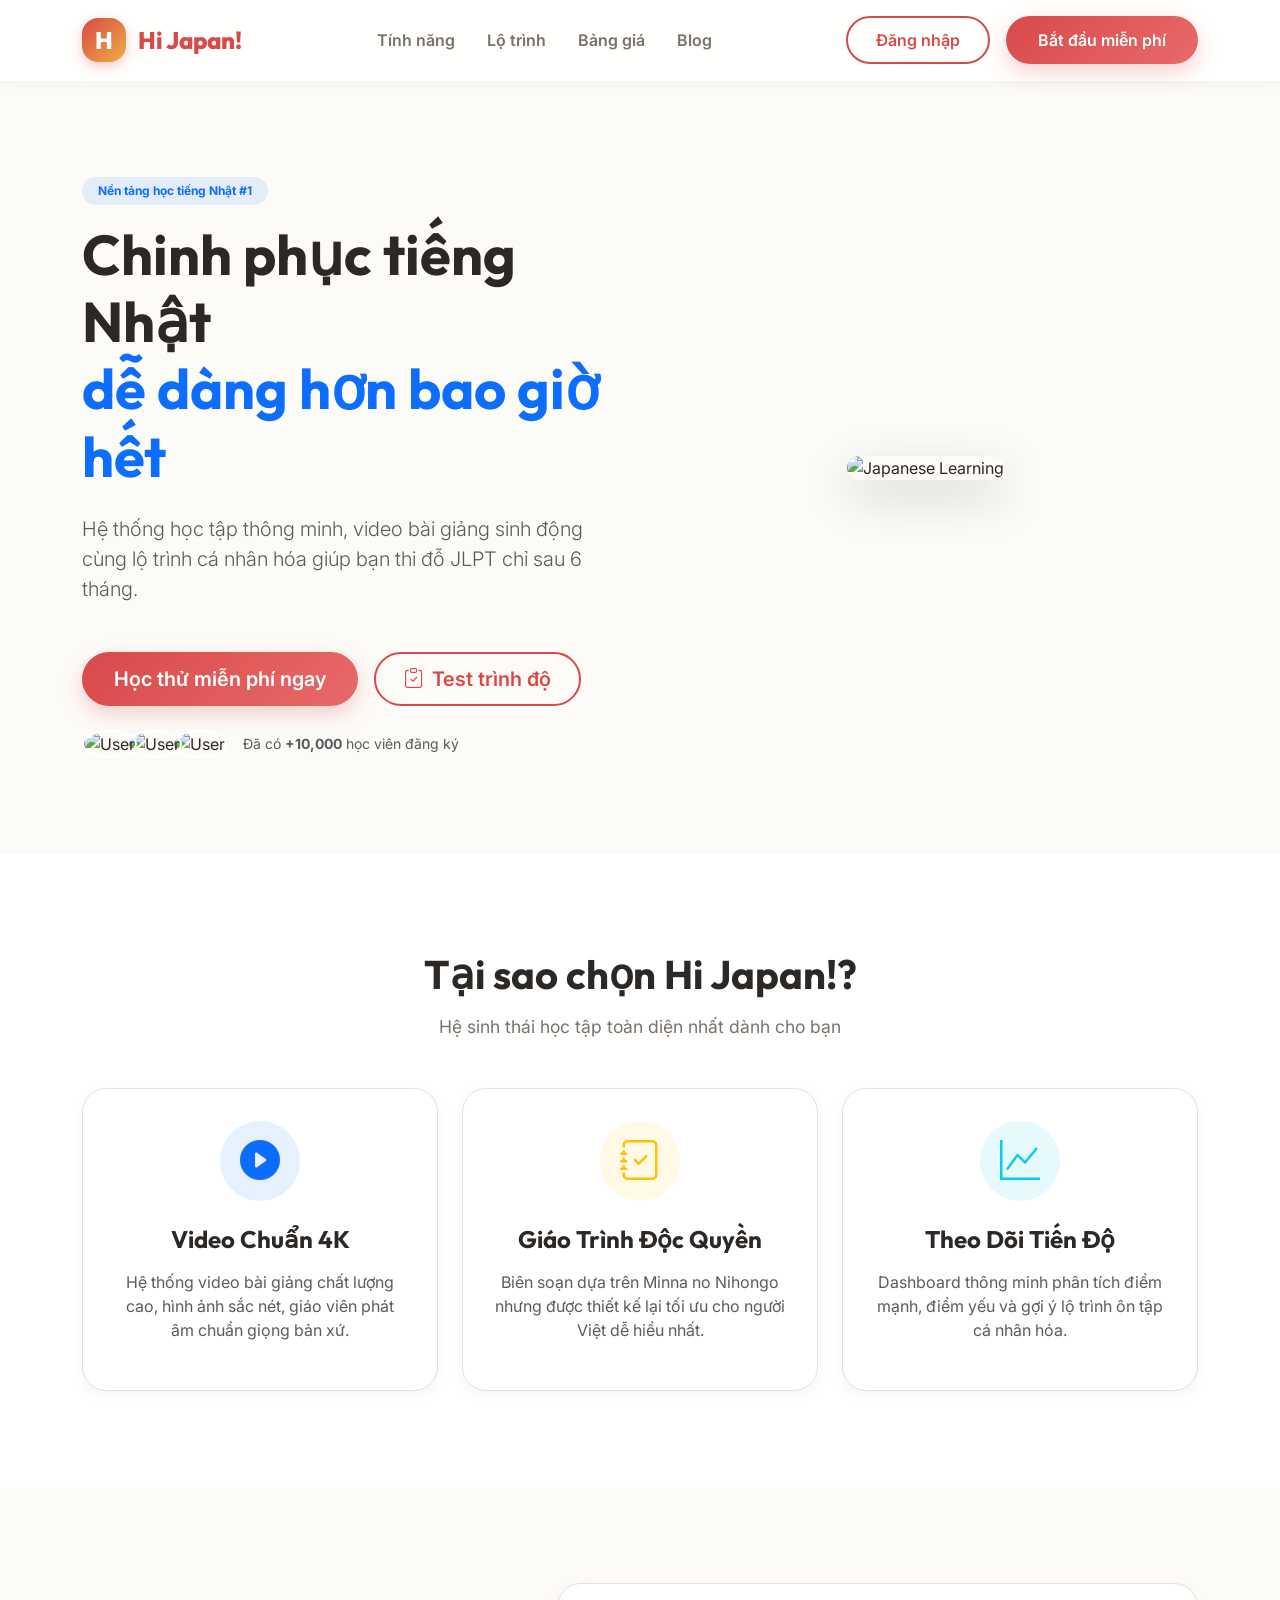
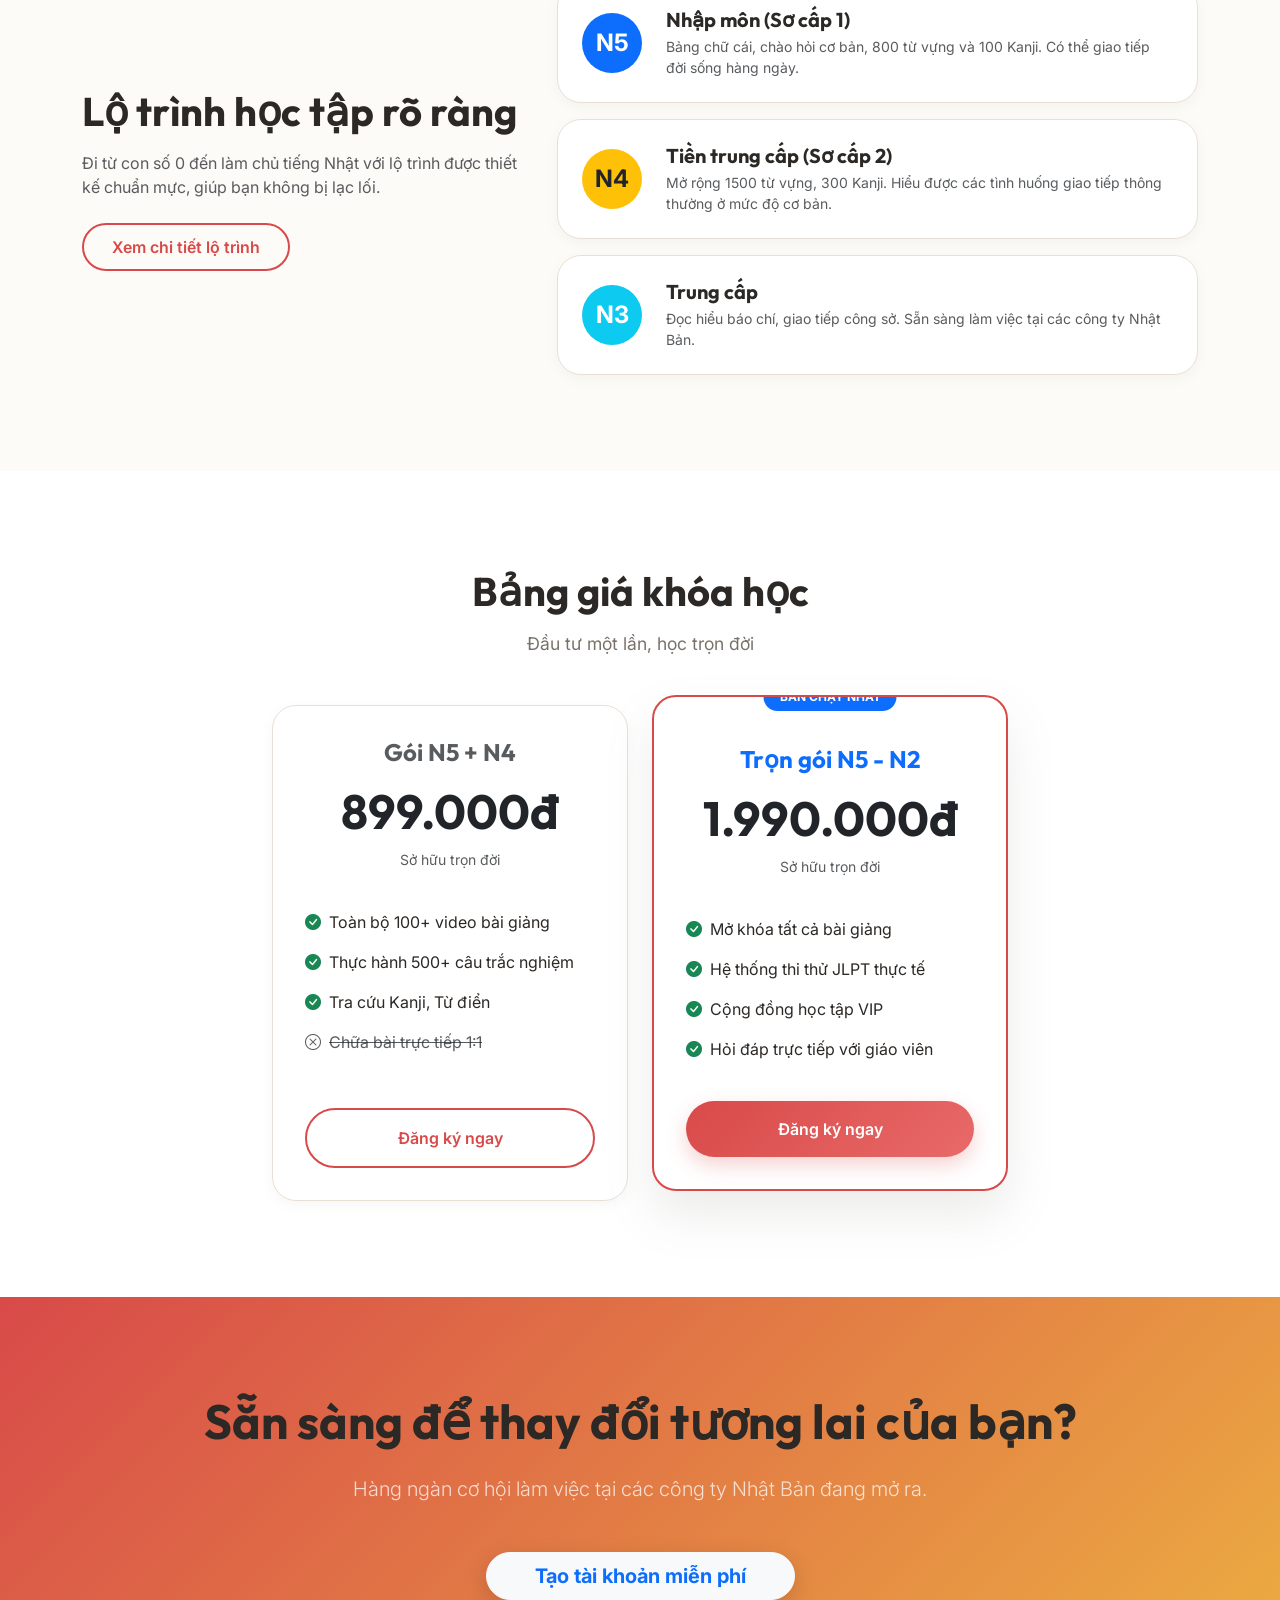
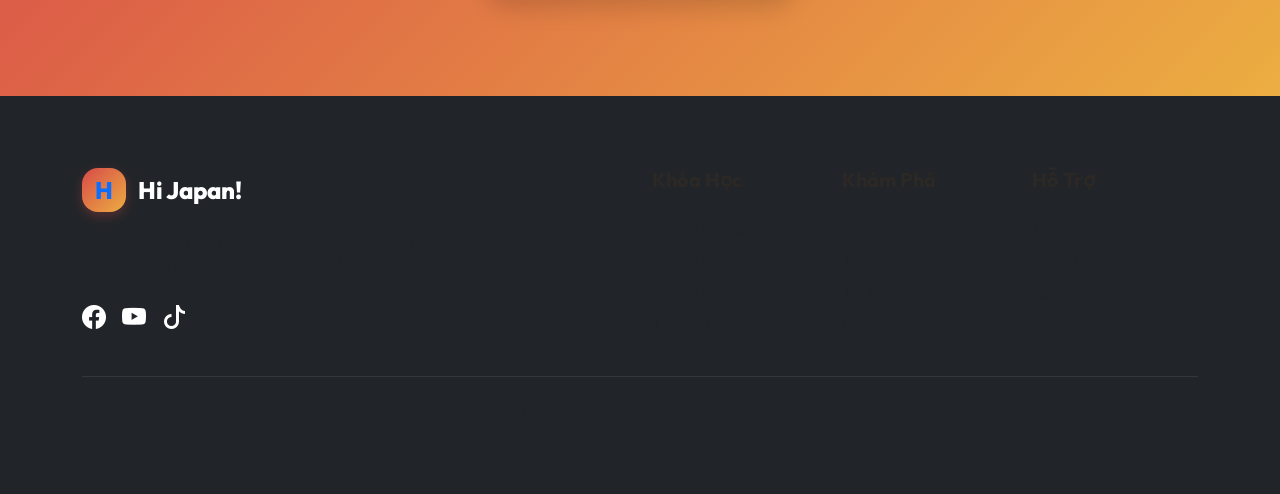
==== index.html @ 2e4cc5f2 "Initial commit for Hi Japan! UI" ====
<!DOCTYPE html>
<html lang="en">
<head>
    <meta charset="UTF-8">
    <meta name="viewport" content="width=device-width, initial-scale=1.0">
    <title>Hi Japan! - Nền Tảng Học Tiếng Nhật Hàng Đầu</title>
    <!-- Bootstrap CSS -->
    <link href="https://cdn.jsdelivr.net/npm/bootstrap@5.3.2/dist/css/bootstrap.min.css" rel="stylesheet">
    <!-- Google Fonts -->
    <link href="https://fonts.googleapis.com/css2?family=Outfit:wght@400;500;600;700;800&family=Inter:wght@400;500;600&display=swap" rel="stylesheet">
    <!-- Bootstrap Icons -->
    <link rel="stylesheet" href="https://cdn.jsdelivr.net/npm/bootstrap-icons@1.11.1/font/bootstrap-icons.css">
    <link rel="stylesheet" href="assets/css/style.css">
</head>
<body>

    <!-- Premium Navbar -->
    <nav class="navbar-premium">
        <div class="container d-flex justify-content-between align-items-center">
            <a href="index.html" class="brand-logo">
                <div class="brand-icon">H</div>
                Hi Japan!
            </a>
            <ul class="nav-links d-none d-md-flex">
                <li><a href="#features" class="nav-link-item">Tính năng</a></li>
                <li><a href="#roadmap" class="nav-link-item">Lộ trình</a></li>
                <li><a href="#pricing" class="nav-link-item">Bảng giá</a></li>
                <li><a href="blog/index.html" class="nav-link-item">Blog</a></li>
            </ul>
            <div class="d-flex gap-3">
                <a href="login.html" class="btn btn-outline-warm d-none d-sm-inline-block">Đăng nhập</a>
                <a href="register.html" class="btn btn-primary-warm">Bắt đầu miễn phí</a>
            </div>
        </div>
    </nav>

    <main>
        <!-- Hero Section -->
        <section class="py-5 overflow-hidden">
            <div class="container">
                <div class="row align-items-center min-vh-50 py-5">
                    <div class="col-lg-6 fade-in-up">
                        <span class="badge bg-primary bg-opacity-10 text-primary mb-3 p-2 px-3 rounded-pill fw-600">Nền tảng học tiếng Nhật #1</span>
                        <h1 class="display-4 fw-bold mb-4" style="line-height: 1.2;">Chinh phục tiếng Nhật <br><span class="text-primary">dễ dàng hơn bao giờ hết</span></h1>
                        <p class="lead text-muted mb-5">Hệ thống học tập thông minh, video bài giảng sinh động cùng lộ trình cá nhân hóa giúp bạn thi đỗ JLPT chỉ sau 6 tháng.</p>
                        <div class="d-flex flex-wrap gap-3">
                            <a href="register.html" class="btn btn-primary-warm btn-lg">Học thử miễn phí ngay</a>
                            <a href="placement-test.html" class="btn btn-outline-warm btn-lg"><i class="bi bi-clipboard-check me-2"></i>Test trình độ</a>
                        </div>
                        <div class="mt-4 d-flex align-items-center gap-3">
                            <div class="d-flex">
                                <!-- Avatar stack -->
                                <img src="https://images.unsplash.com/photo-1534528741775-53994a69daeb?w=40&h=40&fit=crop" class="rounded-circle border border-2 border-white" style="margin-right: -10px; z-index: 3;" alt="User">
                                <img src="https://images.unsplash.com/photo-1506794778202-cad84cf45f1d?w=40&h=40&fit=crop" class="rounded-circle border border-2 border-white" style="margin-right: -10px; z-index: 2;" alt="User">
                                <img src="https://images.unsplash.com/photo-1544005313-94ddf0286df2?w=40&h=40&fit=crop" class="rounded-circle border border-2 border-white" style="z-index: 1;" alt="User">
                            </div>
                            <span class="text-muted small">Đã có <b>+10,000</b> học viên đăng ký</span>
                        </div>
                    </div>
                    <div class="col-lg-6 text-center fade-in-up mt-5 mt-lg-0" style="animation-delay: 0.2s;">
                        <img src="https://images.unsplash.com/photo-1528164344705-47542687000d?q=80&w=2092&auto=format&fit=crop" alt="Japanese Learning" class="img-fluid rounded-4 shadow-lg" style="object-fit: cover; height: 500px; width: 100%;">
                    </div>
                </div>
            </div>
        </section>

        <!-- Features Section -->
        <section id="features" class="py-5 bg-white">
            <div class="container py-5">
                <div class="text-center mb-5 fade-in-up">
                    <h2 class="section-title">Tại sao chọn Hi Japan!?</h2>
                    <p class="section-subtitle">Hệ sinh thái học tập toàn diện nhất dành cho bạn</p>
                </div>
                <div class="row g-4">
                    <div class="col-md-4 fade-in-up" style="animation-delay: 0.1s;">
                        <div class="card-premium text-center h-100">
                            <div class="mx-auto bg-primary bg-opacity-10 rounded-circle d-flex align-items-center justify-content-center mb-4" style="width: 80px; height: 80px;">
                                <i class="bi bi-play-circle-fill text-primary fs-1"></i>
                            </div>
                            <h4 class="mb-3">Video Chuẩn 4K</h4>
                            <p class="text-muted">Hệ thống video bài giảng chất lượng cao, hình ảnh sắc nét, giáo viên phát âm chuẩn giọng bản xứ.</p>
                        </div>
                    </div>
                    <div class="col-md-4 fade-in-up" style="animation-delay: 0.2s;">
                        <div class="card-premium text-center h-100">
                            <div class="mx-auto bg-warning bg-opacity-10 rounded-circle d-flex align-items-center justify-content-center mb-4" style="width: 80px; height: 80px;">
                                <i class="bi bi-journal-check text-warning fs-1"></i>
                            </div>
                            <h4 class="mb-3">Giáo Trình Độc Quyền</h4>
                            <p class="text-muted">Biên soạn dựa trên Minna no Nihongo nhưng được thiết kế lại tối ưu cho người Việt dễ hiểu nhất.</p>
                        </div>
                    </div>
                    <div class="col-md-4 fade-in-up" style="animation-delay: 0.3s;">
                        <div class="card-premium text-center h-100">
                            <div class="mx-auto bg-info bg-opacity-10 rounded-circle d-flex align-items-center justify-content-center mb-4" style="width: 80px; height: 80px;">
                                <i class="bi bi-graph-up text-info fs-1"></i>
                            </div>
                            <h4 class="mb-3">Theo Dõi Tiến Độ</h4>
                            <p class="text-muted">Dashboard thông minh phân tích điểm mạnh, điểm yếu và gợi ý lộ trình ôn tập cá nhân hóa.</p>
                        </div>
                    </div>
                </div>
            </div>
        </section>

        <!-- Roadmap Section -->
        <section id="roadmap" class="py-5" style="background-color: var(--color-bg);">
            <div class="container py-5">
                <div class="row align-items-center">
                    <div class="col-lg-5 fade-in-up">
                        <h2 class="section-title">Lộ trình học tập rõ ràng</h2>
                        <p class="text-muted mb-4">Đi từ con số 0 đến làm chủ tiếng Nhật với lộ trình được thiết kế chuẩn mực, giúp bạn không bị lạc lối.</p>
                        <a href="register.html" class="btn btn-outline-warm mb-5 mb-lg-0">Xem chi tiết lộ trình</a>
                    </div>
                    <div class="col-lg-7 fade-in-up" style="animation-delay: 0.2s;">
                        <div class="d-flex flex-column gap-3">
                            <!-- N5 -->
                            <div class="card-premium p-4 d-flex flex-row align-items-center gap-4">
                                <div class="bg-primary text-white rounded-circle d-flex align-items-center justify-content-center fw-bold fs-4" style="min-width: 60px; height: 60px;">N5</div>
                                <div>
                                    <h5 class="mb-1">Nhập môn (Sơ cấp 1)</h5>
                                    <p class="text-muted mb-0 small">Bảng chữ cái, chào hỏi cơ bản, 800 từ vựng và 100 Kanji. Có thể giao tiếp đời sống hàng ngày.</p>
                                </div>
                            </div>
                            <!-- N4 -->
                            <div class="card-premium p-4 d-flex flex-row align-items-center gap-4">
                                <div class="bg-warning text-dark rounded-circle d-flex align-items-center justify-content-center fw-bold fs-4" style="min-width: 60px; height: 60px;">N4</div>
                                <div>
                                    <h5 class="mb-1">Tiền trung cấp (Sơ cấp 2)</h5>
                                    <p class="text-muted mb-0 small">Mở rộng 1500 từ vựng, 300 Kanji. Hiểu được các tình huống giao tiếp thông thường ở mức độ cơ bản.</p>
                                </div>
                            </div>
                            <!-- N3 -->
                            <div class="card-premium p-4 d-flex flex-row align-items-center gap-4">
                                <div class="bg-info text-white rounded-circle d-flex align-items-center justify-content-center fw-bold fs-4" style="min-width: 60px; height: 60px;">N3</div>
                                <div>
                                    <h5 class="mb-1">Trung cấp</h5>
                                    <p class="text-muted mb-0 small">Đọc hiểu báo chí, giao tiếp công sở. Sẵn sàng làm việc tại các công ty Nhật Bản.</p>
                                </div>
                            </div>
                        </div>
                    </div>
                </div>
            </div>
        </section>

        <!-- Pricing Section -->
        <section id="pricing" class="py-5 bg-white">
            <div class="container py-5">
                <div class="text-center mb-5 fade-in-up">
                    <h2 class="section-title">Bảng giá khóa học</h2>
                    <p class="section-subtitle">Đầu tư một lần, học trọn đời</p>
                </div>
                
                <div class="row justify-content-center g-4">
                    <!-- Basic -->
                    <div class="col-md-5 col-lg-4 fade-in-up" style="animation-delay: 0.1s;">
                        <div class="card-premium h-100 d-flex flex-column">
                            <div class="text-center mb-4">
                                <h4 class="text-muted">Gói N5 + N4</h4>
                                <h2 class="display-5 fw-bold text-dark mt-3">899.000đ</h2>
                                <p class="text-muted small">Sở hữu trọn đời</p>
                            </div>
                            <ul class="list-unstyled flex-grow-1 mb-4">
                                <li class="mb-3"><i class="bi bi-check-circle-fill text-success me-2"></i>Toàn bộ 100+ video bài giảng</li>
                                <li class="mb-3"><i class="bi bi-check-circle-fill text-success me-2"></i>Thực hành 500+ câu trắc nghiệm</li>
                                <li class="mb-3"><i class="bi bi-check-circle-fill text-success me-2"></i>Tra cứu Kanji, Từ điển</li>
                                <li class="mb-3 text-muted"><i class="bi bi-x-circle me-2"></i><s>Chữa bài trực tiếp 1:1</s></li>
                            </ul>
                            <a href="register.html" class="btn btn-outline-warm w-100 py-3 rounded-pill mt-auto">Đăng ký ngay</a>
                        </div>
                    </div>

                    <!-- Pro -->
                    <div class="col-md-5 col-lg-4 fade-in-up" style="animation-delay: 0.2s;">
                        <div class="card-premium h-100 d-flex flex-column" style="border: 2px solid var(--color-primary); transform: translateY(-10px); box-shadow: var(--shadow-lg);">
                            <div class="position-absolute top-0 start-50 translate-middle">
                                <span class="badge bg-primary rounded-pill px-3 py-2">BÁN CHẠY NHẤT</span>
                            </div>
                            <div class="text-center mb-4 mt-3">
                                <h4 class="text-primary">Trọn gói N5 - N2</h4>
                                <h2 class="display-5 fw-bold text-dark mt-3">1.990.000đ</h2>
                                <p class="text-muted small">Sở hữu trọn đời</p>
                            </div>
                            <ul class="list-unstyled flex-grow-1 mb-4">
                                <li class="mb-3"><i class="bi bi-check-circle-fill text-success me-2"></i>Mở khóa tất cả bài giảng</li>
                                <li class="mb-3"><i class="bi bi-check-circle-fill text-success me-2"></i>Hệ thống thi thử JLPT thực tế</li>
                                <li class="mb-3"><i class="bi bi-check-circle-fill text-success me-2"></i>Cộng đồng học tập VIP</li>
                                <li class="mb-3"><i class="bi bi-check-circle-fill text-success me-2"></i>Hỏi đáp trực tiếp với giáo viên</li>
                            </ul>
                            <a href="register.html" class="btn btn-primary-warm w-100 py-3 rounded-pill mt-auto">Đăng ký ngay</a>
                        </div>
                    </div>
                </div>
            </div>
        </section>

        <!-- CTA Section -->
        <section class="py-5 text-white text-center" style="background: linear-gradient(135deg, var(--color-primary), var(--color-accent));">
            <div class="container py-5 fade-in-up">
                <h2 class="display-5 fw-bold mb-4">Sẵn sàng để thay đổi tương lai của bạn?</h2>
                <p class="lead mb-5 opacity-75">Hàng ngàn cơ hội làm việc tại các công ty Nhật Bản đang mở ra.</p>
                <a href="register.html" class="btn btn-light btn-lg text-primary px-5 rounded-pill fw-bold" style="box-shadow: 0 8px 24px rgba(0,0,0,0.15);">Tạo tài khoản miễn phí</a>
            </div>
        </section>
    </main>

    <footer class="bg-dark text-white py-5 mt-auto">
        <div class="container py-4">
            <div class="row g-4">
                <div class="col-lg-4">
                    <a href="index.html" class="brand-logo text-white mb-3" style="font-size: 1.5rem;">
                        <div class="brand-icon bg-white text-primary">H</div>
                        Hi Japan!
                    </a>
                    <p class="text-muted">Nền tảng học tiếng Nhật toàn diện, mang lại trải nghiệm học tập tốt nhất cho người Việt.</p>
                    <div class="d-flex gap-3 mt-4">
                        <a href="#" class="text-white fs-4"><i class="bi bi-facebook"></i></a>
                        <a href="#" class="text-white fs-4"><i class="bi bi-youtube"></i></a>
                        <a href="#" class="text-white fs-4"><i class="bi bi-tiktok"></i></a>
                    </div>
                </div>
                <div class="col-lg-2 offset-lg-2">
                    <h5 class="mb-4">Khóa Học</h5>
                    <ul class="list-unstyled text-muted d-flex flex-column gap-2">
                        <li><a href="#" class="text-muted text-decoration-none hover-white">Luyện thi N5</a></li>
                        <li><a href="#" class="text-muted text-decoration-none hover-white">Luyện thi N4</a></li>
                        <li><a href="#" class="text-muted text-decoration-none hover-white">Luyện thi N3</a></li>
                        <li><a href="#" class="text-muted text-decoration-none hover-white">Tiếng Nhật giao tiếp</a></li>
                    </ul>
                </div>
                <div class="col-lg-2">
                    <h5 class="mb-4">Khám Phá</h5>
                    <ul class="list-unstyled text-muted d-flex flex-column gap-2">
                        <li><a href="blog/index.html" class="text-muted text-decoration-none hover-white">Blog</a></li>
                        <li><a href="tai-lieu/index.html" class="text-muted text-decoration-none hover-white">Tài liệu</a></li>
                        <li><a href="placement-test.html" class="text-muted text-decoration-none hover-white">Thi thử</a></li>
                        <li><a href="#" class="text-muted text-decoration-none hover-white">Về chúng tôi</a></li>
                    </ul>
                </div>
                <div class="col-lg-2">
                    <h5 class="mb-4">Hỗ Trợ</h5>
                    <ul class="list-unstyled text-muted d-flex flex-column gap-2">
                        <li><a href="#" class="text-muted text-decoration-none hover-white">Trung tâm trợ giúp</a></li>
                        <li><a href="#" class="text-muted text-decoration-none hover-white">Điều khoản</a></li>
                        <li><a href="#" class="text-muted text-decoration-none hover-white">Bảo mật</a></li>
                        <li><a href="#" class="text-muted text-decoration-none hover-white">Liên hệ</a></li>
                    </ul>
                </div>
            </div>
            <hr class="my-4 border-secondary">
            <div class="text-center text-muted small">
                &copy; 2026 Hi Japan!. All rights reserved.
            </div>
        </div>
    </footer>

    <!-- Bootstrap JS -->
    <script src="https://cdn.jsdelivr.net/npm/bootstrap@5.3.2/dist/js/bootstrap.bundle.min.js"></script>
    <script src="assets/js/main.js"></script>
</body>
</html>
---- assets/css/style.css ----
/* Global Styles for EZJ Project */
:root {
  /* Premium Warm Palette */
  --color-bg: #FDFBF7; /* Very light warm linen */
  --color-surface: #FFFFFF;
  --color-primary: #D84A49; /* Warm Red/Coral */
  --color-primary-hover: #c43c3b;
  --color-secondary: #EEDCC4;
  --color-text-main: #2C2825;
  --color-text-muted: #7A726A;
  --color-border: #E8E0D5;
  --color-accent: #ECAE41; /* Warm Gold */
  
  /* Typography */
  --font-heading: 'Outfit', 'Playfair Display', sans-serif;
  --font-body: 'Inter', sans-serif;

  /* Roundness */
  --radius-sm: 8px;
  --radius-md: 16px;
  --radius-lg: 24px;
  --radius-full: 9999px;

  /* Elevation (Glassmorphism & Soft Shadows) */
  --shadow-sm: 0 4px 12px rgba(142, 135, 129, 0.08);
  --shadow-md: 0 12px 32px rgba(142, 135, 129, 0.12);
  --shadow-lg: 0 24px 48px rgba(142, 135, 129, 0.16);
  --glass-bg: rgba(255, 255, 255, 0.85);
  --glass-border: 1px solid rgba(255, 255, 255, 0.4);
}

body {
  font-family: var(--font-body);
  background-color: var(--color-bg);
  color: var(--color-text-main);
  margin: 0;
  min-height: 100vh;
  display: flex;
  flex-direction: column;
  -webkit-font-smoothing: antialiased;
}

h1, h2, h3, h4, h5, h6 {
  font-family: var(--font-heading);
  font-weight: 700;
  color: var(--color-text-main);
}

a {
  text-decoration: none;
  color: inherit;
}

/* Premium Navbar */
.navbar-premium {
  background: var(--glass-bg);
  backdrop-filter: blur(12px);
  -webkit-backdrop-filter: blur(12px);
  border-bottom: var(--glass-border);
  box-shadow: var(--shadow-sm);
  padding: 16px 0;
  position: sticky;
  top: 0;
  z-index: 1000;
}

.brand-logo {
  font-family: var(--font-heading);
  font-size: 1.5rem;
  font-weight: 800;
  color: var(--color-primary);
  display: flex;
  align-items: center;
  gap: 12px;
}

.brand-icon {
  background: linear-gradient(135deg, var(--color-primary), var(--color-accent));
  color: white;
  width: 44px;
  height: 44px;
  border-radius: var(--radius-md);
  display: flex;
  align-items: center;
  justify-content: center;
  font-size: 1.5rem;
  box-shadow: 0 4px 12px rgba(216, 74, 73, 0.3);
}

.nav-links {
  display: flex;
  gap: 32px;
  align-items: center;
  margin: 0;
  padding: 0;
  list-style: none;
}

.nav-link-item {
  font-weight: 600;
  color: var(--color-text-muted);
  transition: all 0.3s ease;
  position: relative;
  padding: 8px 0;
}

.nav-link-item:hover, .nav-link-item.active {
  color: var(--color-primary);
}

.nav-link-item::after {
  content: '';
  position: absolute;
  bottom: 0;
  left: 0;
  width: 0;
  height: 3px;
  background-color: var(--color-primary);
  border-radius: var(--radius-full);
  transition: width 0.3s ease;
}

.nav-link-item:hover::after, .nav-link-item.active::after {
  width: 100%;
}

/* Buttons */
.btn-primary-warm {
  background: linear-gradient(135deg, var(--color-primary), #E86A69);
  color: white;
  border: none;
  border-radius: var(--radius-full);
  padding: 12px 32px;
  font-weight: 600;
  box-shadow: 0 8px 20px rgba(216, 74, 73, 0.25);
  transition: all 0.3s ease;
  display: inline-flex;
  align-items: center;
  justify-content: center;
  gap: 8px;
}

.btn-primary-warm:hover {
  transform: translateY(-2px);
  box-shadow: 0 12px 24px rgba(216, 74, 73, 0.35);
  color: white;
}

.btn-outline-warm {
  background-color: transparent;
  color: var(--color-primary);
  border: 2px solid var(--color-primary);
  border-radius: var(--radius-full);
  padding: 10px 28px;
  font-weight: 600;
  transition: all 0.3s ease;
}

.btn-outline-warm:hover {
  background-color: var(--color-primary);
  color: white;
  box-shadow: var(--shadow-md);
}

/* Premium Card */
.card-premium {
  background: var(--color-surface);
  border-radius: var(--radius-lg);
  border: 1px solid var(--color-border);
  box-shadow: var(--shadow-sm);
  padding: 32px;
  transition: all 0.4s cubic-bezier(0.165, 0.84, 0.44, 1);
  position: relative;
  overflow: hidden;
}

.card-premium:hover {
  transform: translateY(-8px);
  box-shadow: var(--shadow-lg);
  border-color: rgba(216, 74, 73, 0.2);
}

/* Course Card Specific */
.course-card {
  padding: 0;
  display: flex;
  flex-direction: column;
}

.course-thumbnail {
  width: 100%;
  height: 200px;
  object-fit: cover;
  border-top-left-radius: var(--radius-lg);
  border-top-right-radius: var(--radius-lg);
}

.course-body {
  padding: 24px;
  display: flex;
  flex-direction: column;
  flex: 1;
}

.teacher-info {
  display: flex;
  align-items: center;
  gap: 12px;
  margin-top: auto;
  padding-top: 16px;
  border-top: 1px dashed var(--color-border);
}

.teacher-avatar {
  width: 40px;
  height: 40px;
  border-radius: 50%;
  object-fit: cover;
  border: 2px solid var(--color-secondary);
}

.teacher-name {
  font-weight: 600;
  font-size: 0.9rem;
  margin: 0;
  color: var(--color-text-main);
}

/* Tabs for Course Page */
.premium-tabs {
  display: flex;
  gap: 12px;
  background: var(--color-surface);
  padding: 8px;
  border-radius: var(--radius-full);
  box-shadow: var(--shadow-sm);
  margin-bottom: 32px;
  border: 1px solid var(--color-border);
  overflow-x: auto;
}

.premium-tab {
  flex: 1;
  text-align: center;
  padding: 12px 24px;
  border-radius: var(--radius-full);
  font-weight: 600;
  color: var(--color-text-muted);
  cursor: pointer;
  transition: all 0.3s ease;
  white-space: nowrap;
}

.premium-tab:hover {
  background: var(--color-bg);
  color: var(--color-text-main);
}

.premium-tab.active {
  background: var(--color-primary);
  color: white;
  box-shadow: 0 4px 12px rgba(216, 74, 73, 0.3);
}

.tab-content-panel {
  display: none;
  animation: fadeIn 0.4s ease forwards;
}

.tab-content-panel.active {
  display: block;
}

@keyframes fadeIn {
  from { opacity: 0; transform: translateY(10px); }
  to { opacity: 1; transform: translateY(0); }
}

/* Video Player Container */
.video-container {
  position: relative;
  width: 100%;
  padding-top: 56.25%; /* 16:9 Aspect Ratio */
  background: #000;
  border-radius: var(--radius-lg);
  overflow: hidden;
  box-shadow: var(--shadow-md);
  margin-bottom: 32px;
}

.video-container iframe,
.video-container video {
  position: absolute;
  top: 0;
  left: 0;
  width: 100%;
  height: 100%;
  border: none;
}

/* Layout helpers */
.page-container {
  max-width: 1200px;
  margin: 0 auto;
  padding: 48px 24px;
  width: 100%;
}

.section-title {
  font-size: 2.5rem;
  margin-bottom: 16px;
  position: relative;
  display: inline-block;
}

.section-subtitle {
  color: var(--color-text-muted);
  font-size: 1.1rem;
  margin-bottom: 48px;
}

/* Animations */
.fade-in-up {
  animation: fadeInUp 0.6s ease forwards;
  opacity: 0;
}

@keyframes fadeInUp {
  from { opacity: 0; transform: translateY(20px); }
  to { opacity: 1; transform: translateY(0); }
}
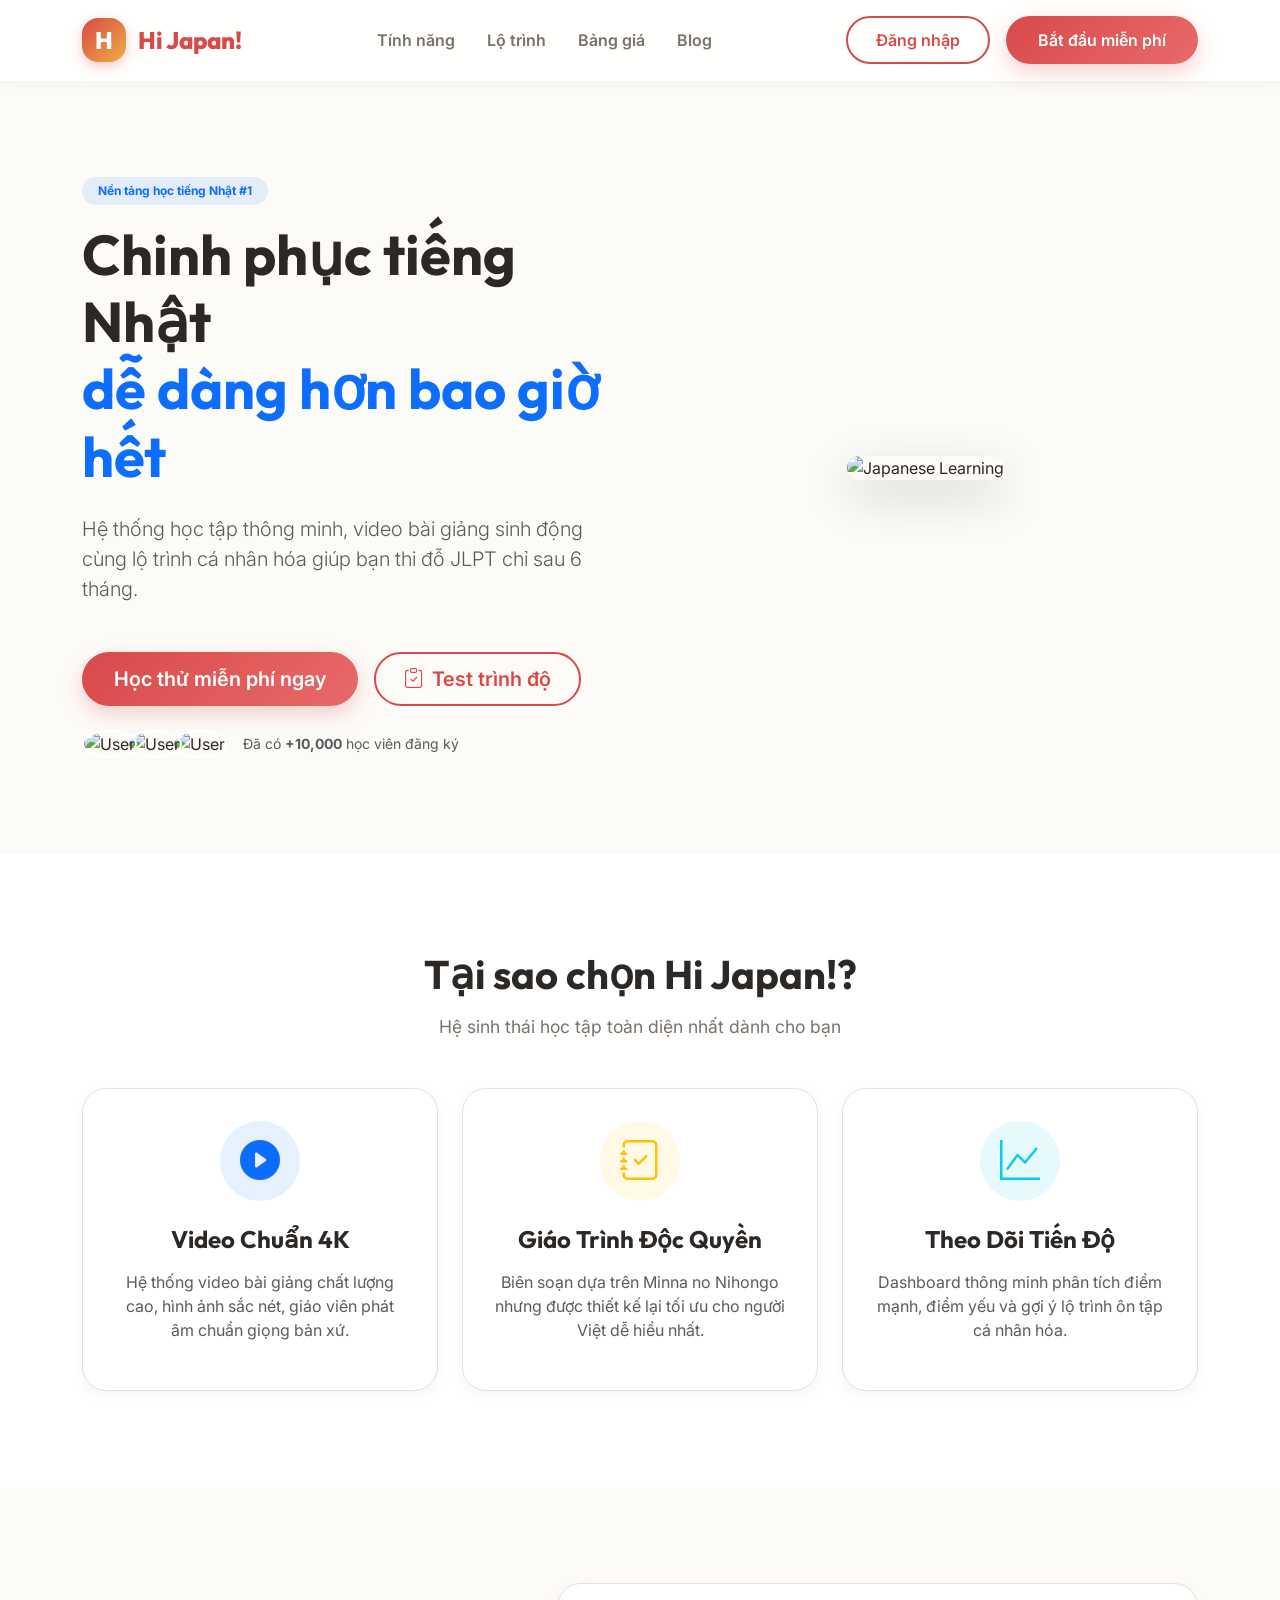
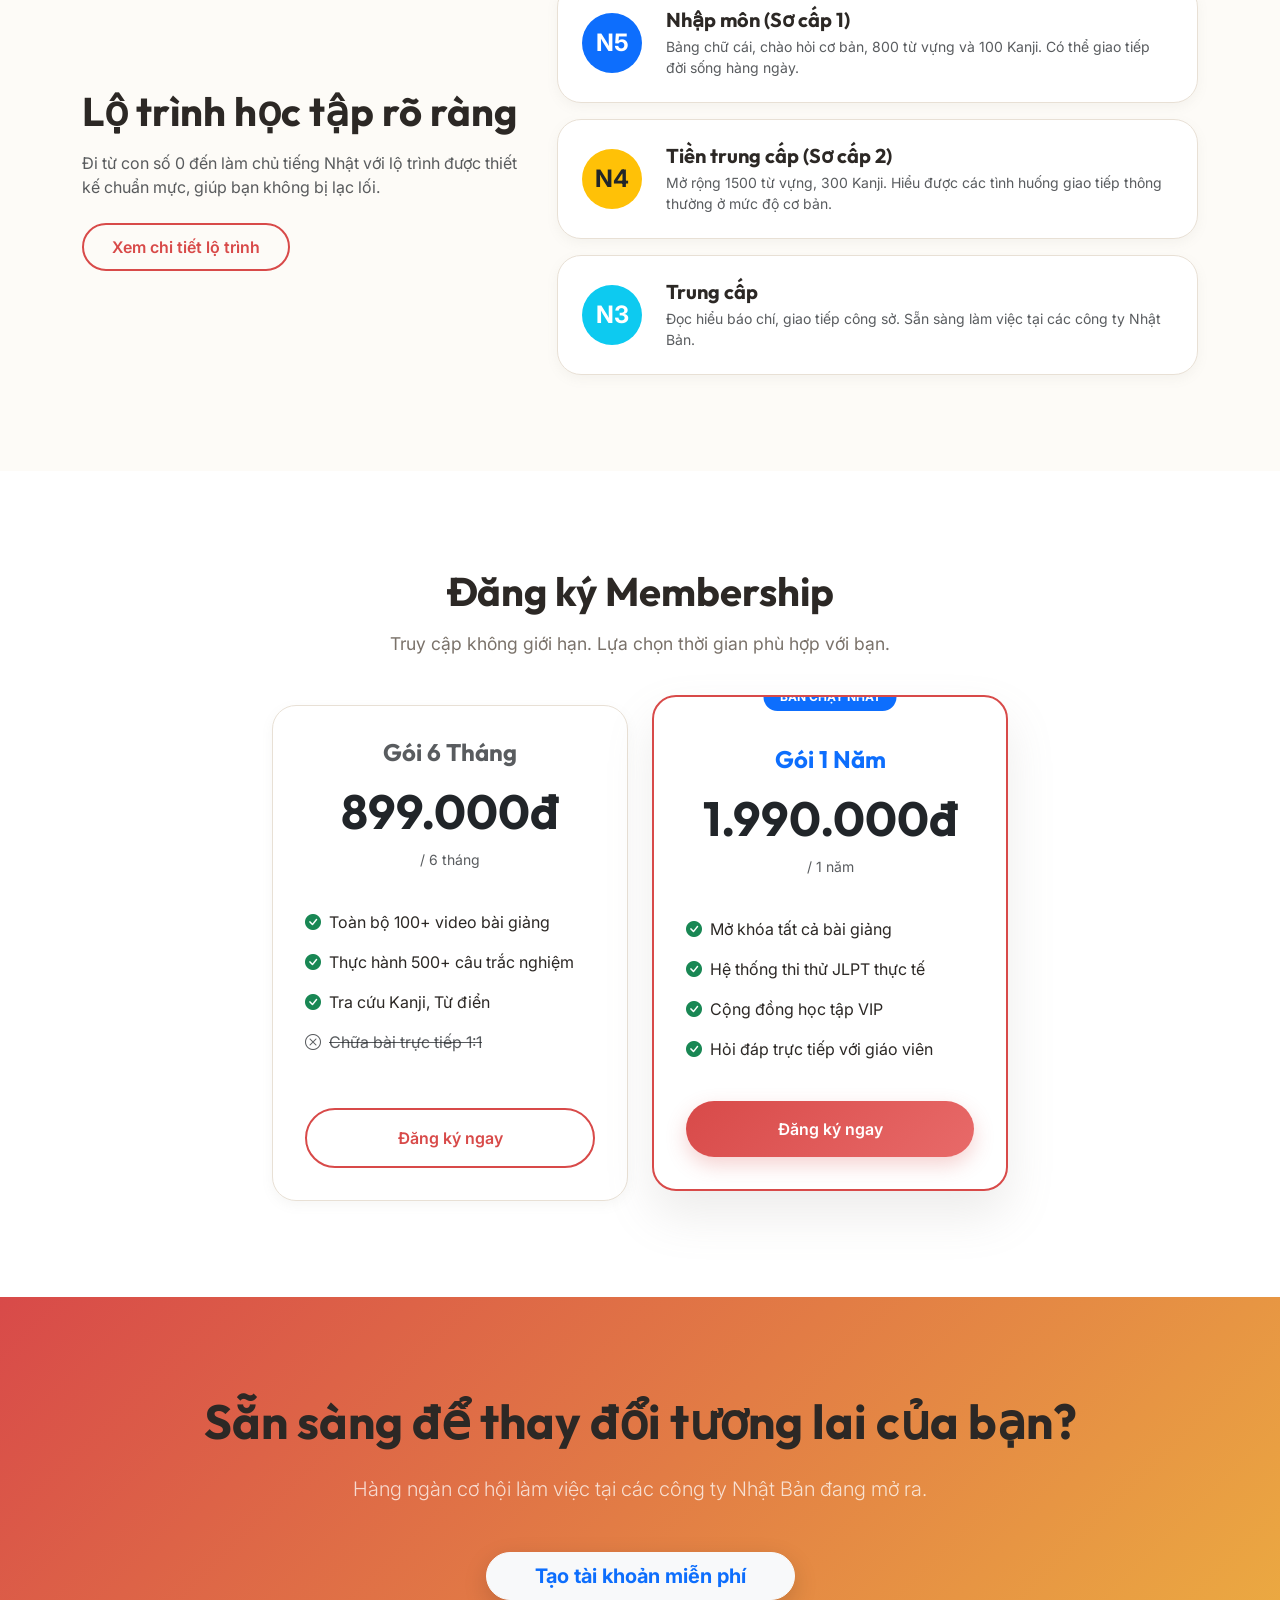
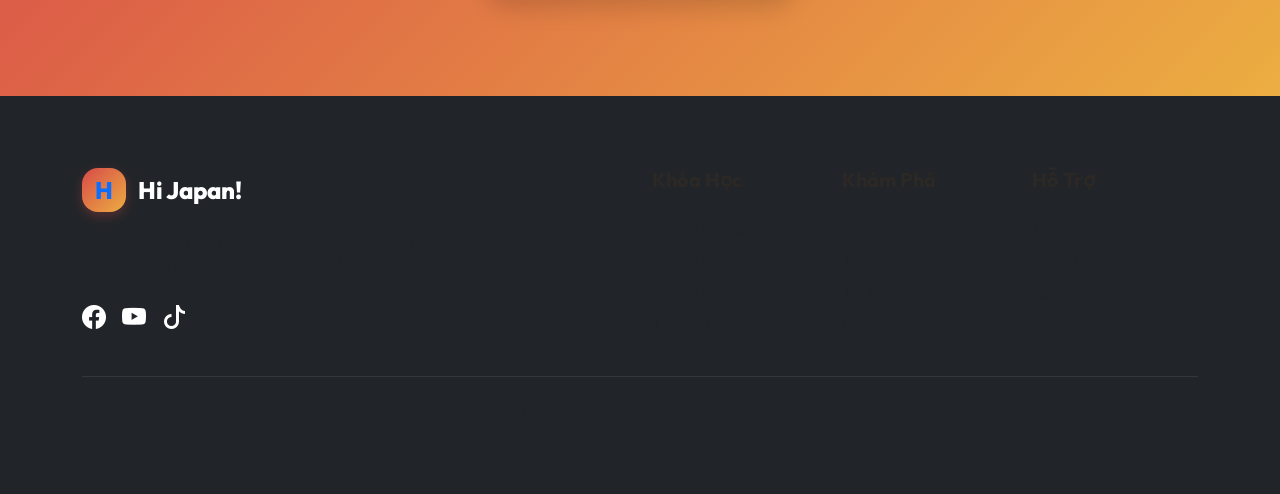
==== commit 69d914f3: "Update pricing to membership model" ====
--- a/index.html
+++ b/index.html
@@ -148,8 +148,8 @@
         <section id="pricing" class="py-5 bg-white">
             <div class="container py-5">
                 <div class="text-center mb-5 fade-in-up">
-                    <h2 class="section-title">Bảng giá khóa học</h2>
-                    <p class="section-subtitle">Đầu tư một lần, học trọn đời</p>
+                    <h2 class="section-title">Đăng ký Membership</h2>
+                    <p class="section-subtitle">Truy cập không giới hạn. Lựa chọn thời gian phù hợp với bạn.</p>
                 </div>
                 
                 <div class="row justify-content-center g-4">
@@ -157,9 +157,9 @@
                     <div class="col-md-5 col-lg-4 fade-in-up" style="animation-delay: 0.1s;">
                         <div class="card-premium h-100 d-flex flex-column">
                             <div class="text-center mb-4">
-                                <h4 class="text-muted">Gói N5 + N4</h4>
+                                <h4 class="text-muted">Gói 6 Tháng</h4>
                                 <h2 class="display-5 fw-bold text-dark mt-3">899.000đ</h2>
-                                <p class="text-muted small">Sở hữu trọn đời</p>
+                                <p class="text-muted small">/ 6 tháng</p>
                             </div>
                             <ul class="list-unstyled flex-grow-1 mb-4">
                                 <li class="mb-3"><i class="bi bi-check-circle-fill text-success me-2"></i>Toàn bộ 100+ video bài giảng</li>
@@ -178,9 +178,9 @@
                                 <span class="badge bg-primary rounded-pill px-3 py-2">BÁN CHẠY NHẤT</span>
                             </div>
                             <div class="text-center mb-4 mt-3">
-                                <h4 class="text-primary">Trọn gói N5 - N2</h4>
+                                <h4 class="text-primary">Gói 1 Năm</h4>
                                 <h2 class="display-5 fw-bold text-dark mt-3">1.990.000đ</h2>
-                                <p class="text-muted small">Sở hữu trọn đời</p>
+                                <p class="text-muted small">/ 1 năm</p>
                             </div>
                             <ul class="list-unstyled flex-grow-1 mb-4">
                                 <li class="mb-3"><i class="bi bi-check-circle-fill text-success me-2"></i>Mở khóa tất cả bài giảng</li>
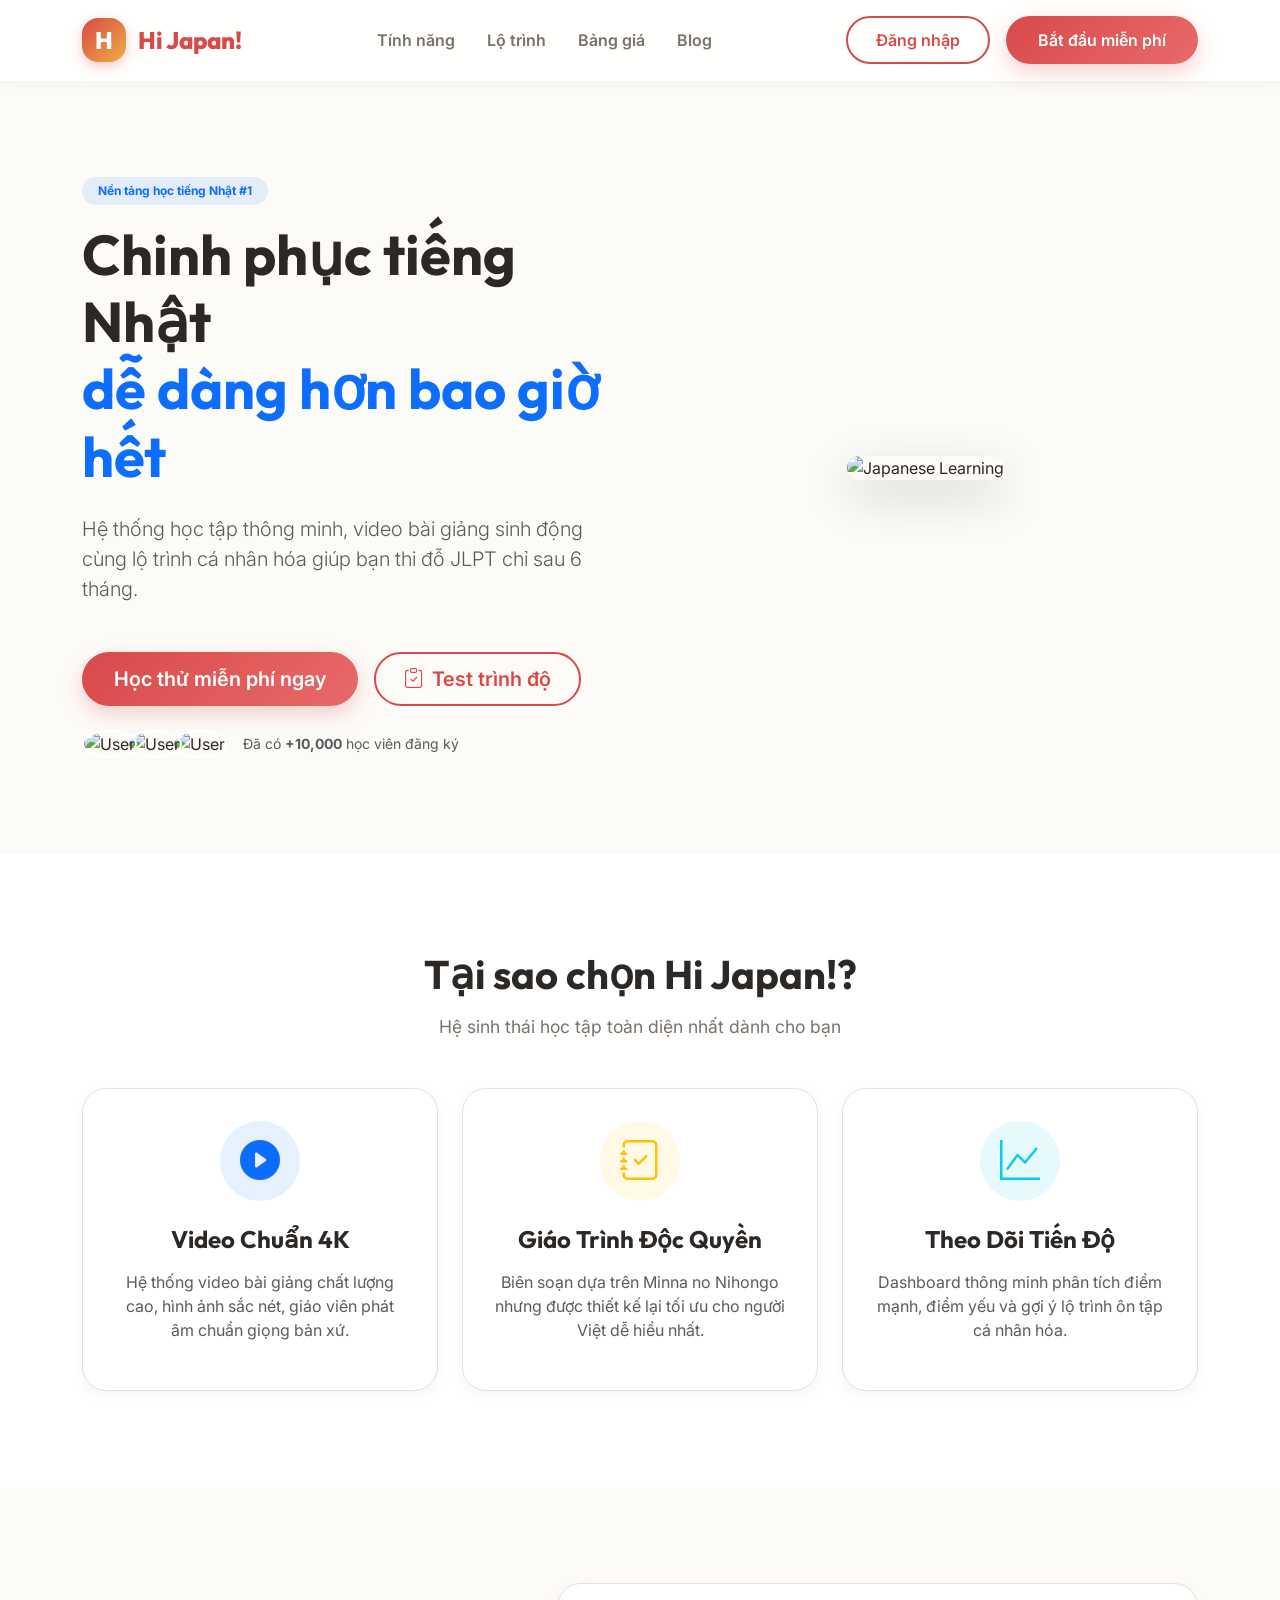
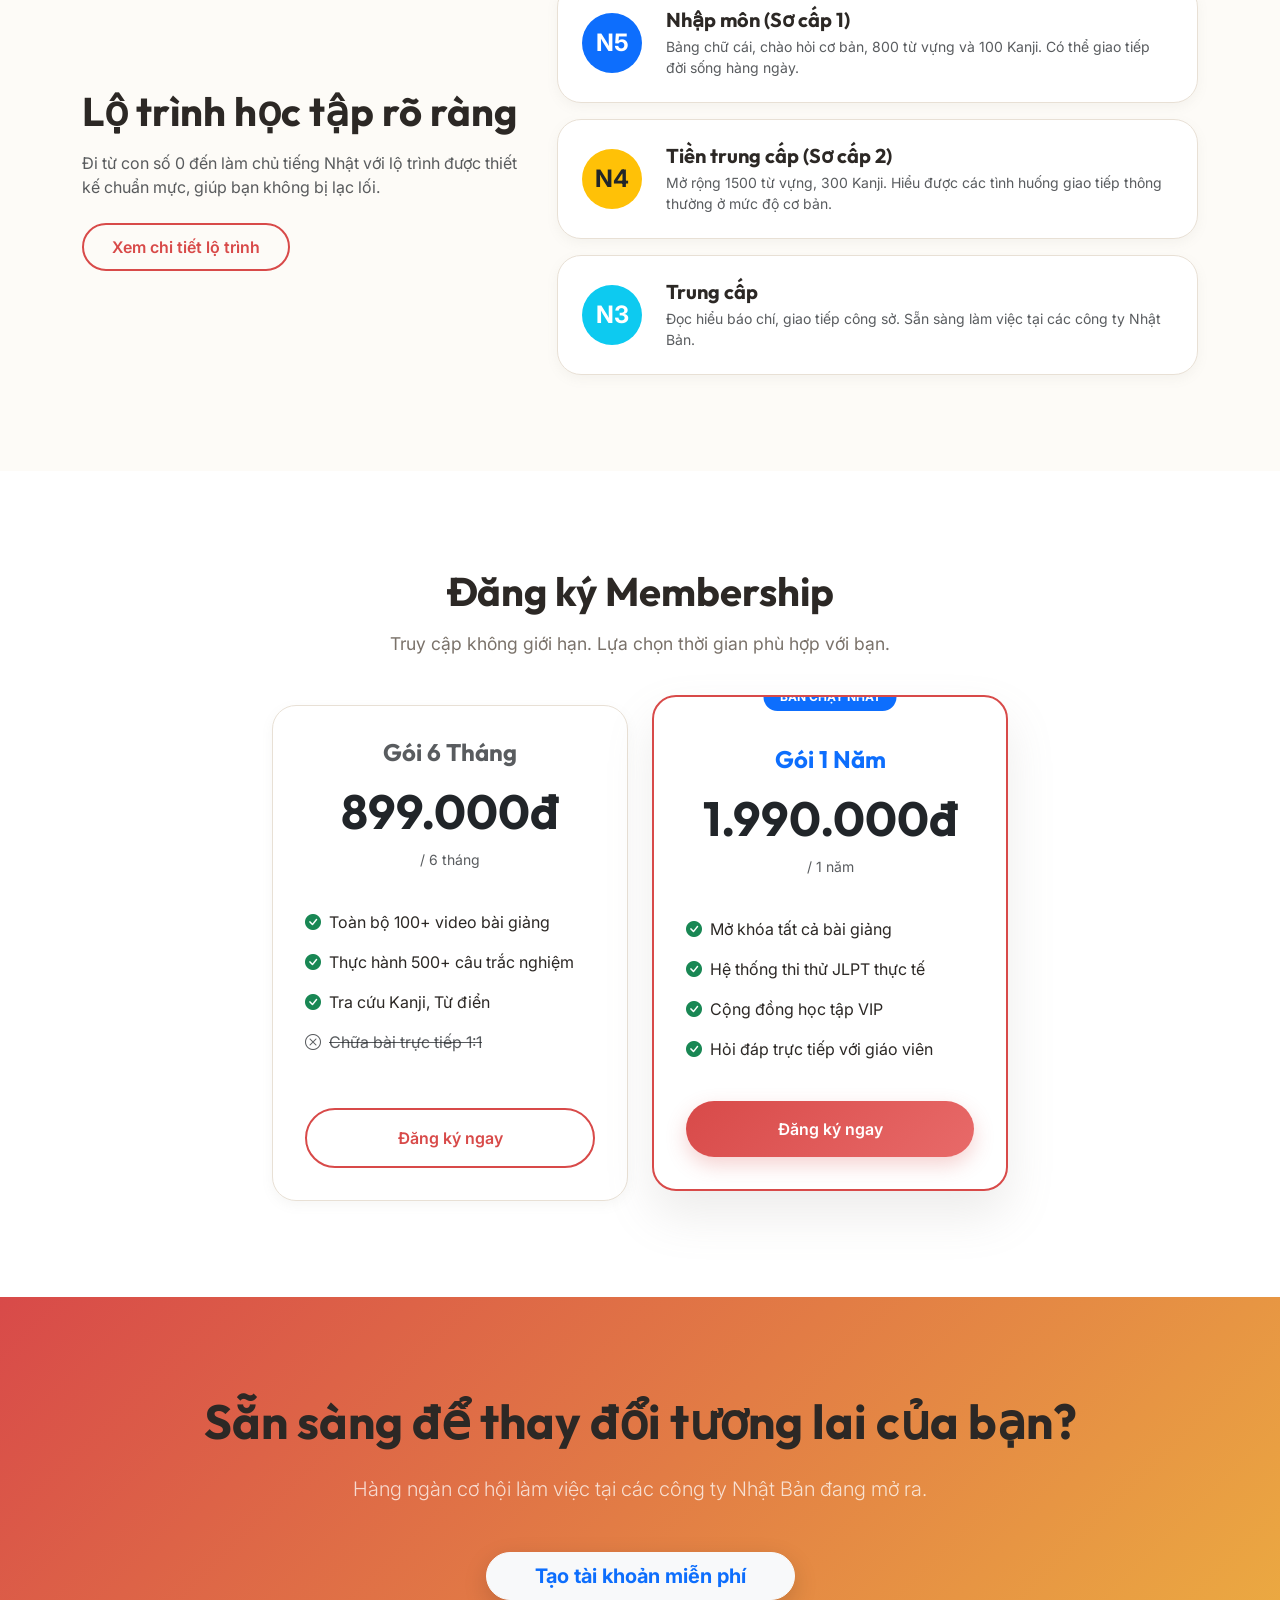
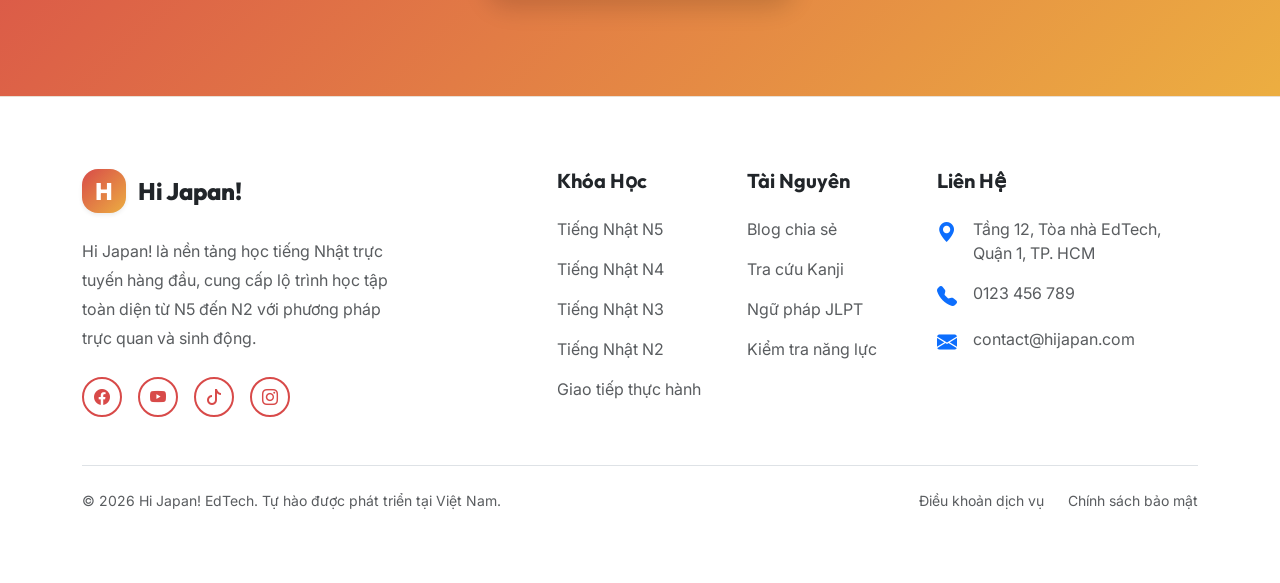
==== commit 94c1782a: "Update premium footer" ====
--- a/index.html
+++ b/index.html
@@ -205,52 +205,66 @@
         </section>
     </main>
 
-    <footer class="bg-dark text-white py-5 mt-auto">
+    <!-- Premium Footer -->
+    <footer class="bg-white border-top py-5 mt-auto" style="border-top-color: var(--color-border) !important;">
         <div class="container py-4">
-            <div class="row g-4">
-                <div class="col-lg-4">
-                    <a href="index.html" class="brand-logo text-white mb-3" style="font-size: 1.5rem;">
-                        <div class="brand-icon bg-white text-primary">H</div>
-                        Hi Japan!
+            <div class="row g-4 mb-5">
+                <!-- Branding -->
+                <div class="col-lg-4 pe-lg-5">
+                    <a href="index.html" class="brand-logo mb-4 d-inline-flex text-decoration-none">
+                        <div class="brand-icon bg-primary text-white shadow-sm">H</div>
+                        <span class="text-dark">Hi Japan!</span>
                     </a>
-                    <p class="text-muted">Nền tảng học tiếng Nhật toàn diện, mang lại trải nghiệm học tập tốt nhất cho người Việt.</p>
-                    <div class="d-flex gap-3 mt-4">
-                        <a href="#" class="text-white fs-4"><i class="bi bi-facebook"></i></a>
-                        <a href="#" class="text-white fs-4"><i class="bi bi-youtube"></i></a>
-                        <a href="#" class="text-white fs-4"><i class="bi bi-tiktok"></i></a>
-                    </div>
-                </div>
-                <div class="col-lg-2 offset-lg-2">
-                    <h5 class="mb-4">Khóa Học</h5>
-                    <ul class="list-unstyled text-muted d-flex flex-column gap-2">
-                        <li><a href="#" class="text-muted text-decoration-none hover-white">Luyện thi N5</a></li>
-                        <li><a href="#" class="text-muted text-decoration-none hover-white">Luyện thi N4</a></li>
-                        <li><a href="#" class="text-muted text-decoration-none hover-white">Luyện thi N3</a></li>
-                        <li><a href="#" class="text-muted text-decoration-none hover-white">Tiếng Nhật giao tiếp</a></li>
+                    <p class="text-muted mb-4" style="line-height: 1.8;">Hi Japan! là nền tảng học tiếng Nhật trực tuyến hàng đầu, cung cấp lộ trình học tập toàn diện từ N5 đến N2 với phương pháp trực quan và sinh động.</p>
+                    <div class="d-flex gap-3">
+                        <a href="#" class="btn btn-outline-warm rounded-circle d-flex align-items-center justify-content-center p-0" style="width: 40px; height: 40px;"><i class="bi bi-facebook"></i></a>
+                        <a href="#" class="btn btn-outline-warm rounded-circle d-flex align-items-center justify-content-center p-0" style="width: 40px; height: 40px;"><i class="bi bi-youtube"></i></a>
+                        <a href="#" class="btn btn-outline-warm rounded-circle d-flex align-items-center justify-content-center p-0" style="width: 40px; height: 40px;"><i class="bi bi-tiktok"></i></a>
+                        <a href="#" class="btn btn-outline-warm rounded-circle d-flex align-items-center justify-content-center p-0" style="width: 40px; height: 40px;"><i class="bi bi-instagram"></i></a>
+                    </div>
+                </div>
+
+                <!-- Links 1 -->
+                <div class="col-lg-2 col-6 offset-lg-1">
+                    <h5 class="fw-bold mb-4 text-dark">Khóa Học</h5>
+                    <ul class="list-unstyled d-flex flex-column gap-3">
+                        <li><a href="#" class="text-muted text-decoration-none hover-primary transition">Tiếng Nhật N5</a></li>
+                        <li><a href="#" class="text-muted text-decoration-none hover-primary transition">Tiếng Nhật N4</a></li>
+                        <li><a href="#" class="text-muted text-decoration-none hover-primary transition">Tiếng Nhật N3</a></li>
+                        <li><a href="#" class="text-muted text-decoration-none hover-primary transition">Tiếng Nhật N2</a></li>
+                        <li><a href="#" class="text-muted text-decoration-none hover-primary transition">Giao tiếp thực hành</a></li>
                     </ul>
                 </div>
-                <div class="col-lg-2">
-                    <h5 class="mb-4">Khám Phá</h5>
-                    <ul class="list-unstyled text-muted d-flex flex-column gap-2">
-                        <li><a href="blog/index.html" class="text-muted text-decoration-none hover-white">Blog</a></li>
-                        <li><a href="tai-lieu/index.html" class="text-muted text-decoration-none hover-white">Tài liệu</a></li>
-                        <li><a href="placement-test.html" class="text-muted text-decoration-none hover-white">Thi thử</a></li>
-                        <li><a href="#" class="text-muted text-decoration-none hover-white">Về chúng tôi</a></li>
+
+                <!-- Links 2 -->
+                <div class="col-lg-2 col-6">
+                    <h5 class="fw-bold mb-4 text-dark">Tài Nguyên</h5>
+                    <ul class="list-unstyled d-flex flex-column gap-3">
+                        <li><a href="blog/index.html" class="text-muted text-decoration-none hover-primary transition">Blog chia sẻ</a></li>
+                        <li><a href="tai-lieu/index.html" class="text-muted text-decoration-none hover-primary transition">Tra cứu Kanji</a></li>
+                        <li><a href="tai-lieu/index.html" class="text-muted text-decoration-none hover-primary transition">Ngữ pháp JLPT</a></li>
+                        <li><a href="placement-test.html" class="text-muted text-decoration-none hover-primary transition">Kiểm tra năng lực</a></li>
                     </ul>
                 </div>
-                <div class="col-lg-2">
-                    <h5 class="mb-4">Hỗ Trợ</h5>
-                    <ul class="list-unstyled text-muted d-flex flex-column gap-2">
-                        <li><a href="#" class="text-muted text-decoration-none hover-white">Trung tâm trợ giúp</a></li>
-                        <li><a href="#" class="text-muted text-decoration-none hover-white">Điều khoản</a></li>
-                        <li><a href="#" class="text-muted text-decoration-none hover-white">Bảo mật</a></li>
-                        <li><a href="#" class="text-muted text-decoration-none hover-white">Liên hệ</a></li>
+
+                <!-- Contact -->
+                <div class="col-lg-3">
+                    <h5 class="fw-bold mb-4 text-dark">Liên Hệ</h5>
+                    <ul class="list-unstyled d-flex flex-column gap-3 mb-0">
+                        <li class="d-flex text-muted"><i class="bi bi-geo-alt-fill text-primary me-3 fs-5"></i> <span>Tầng 12, Tòa nhà EdTech, Quận 1, TP. HCM</span></li>
+                        <li class="d-flex text-muted"><i class="bi bi-telephone-fill text-primary me-3 fs-5"></i> <span>0123 456 789</span></li>
+                        <li class="d-flex text-muted"><i class="bi bi-envelope-fill text-primary me-3 fs-5"></i> <span>contact@hijapan.com</span></li>
                     </ul>
                 </div>
             </div>
-            <hr class="my-4 border-secondary">
-            <div class="text-center text-muted small">
-                &copy; 2026 Hi Japan!. All rights reserved.
+
+            <!-- Copyright -->
+            <div class="pt-4 border-top d-flex flex-column flex-md-row justify-content-between align-items-center">
+                <p class="text-muted mb-3 mb-md-0 small">&copy; 2026 Hi Japan! EdTech. Tự hào được phát triển tại Việt Nam.</p>
+                <div class="d-flex gap-4 small">
+                    <a href="#" class="text-muted text-decoration-none hover-primary">Điều khoản dịch vụ</a>
+                    <a href="#" class="text-muted text-decoration-none hover-primary">Chính sách bảo mật</a>
+                </div>
             </div>
         </div>
     </footer>
--- a/assets/css/style.css
+++ b/assets/css/style.css
@@ -329,3 +329,6 @@
   from { opacity: 0; transform: translateY(20px); }
   to { opacity: 1; transform: translateY(0); }
 }
+
+.hover-primary:hover { color: var(--color-primary) !important; }
+.transition { transition: all 0.3s ease; }
